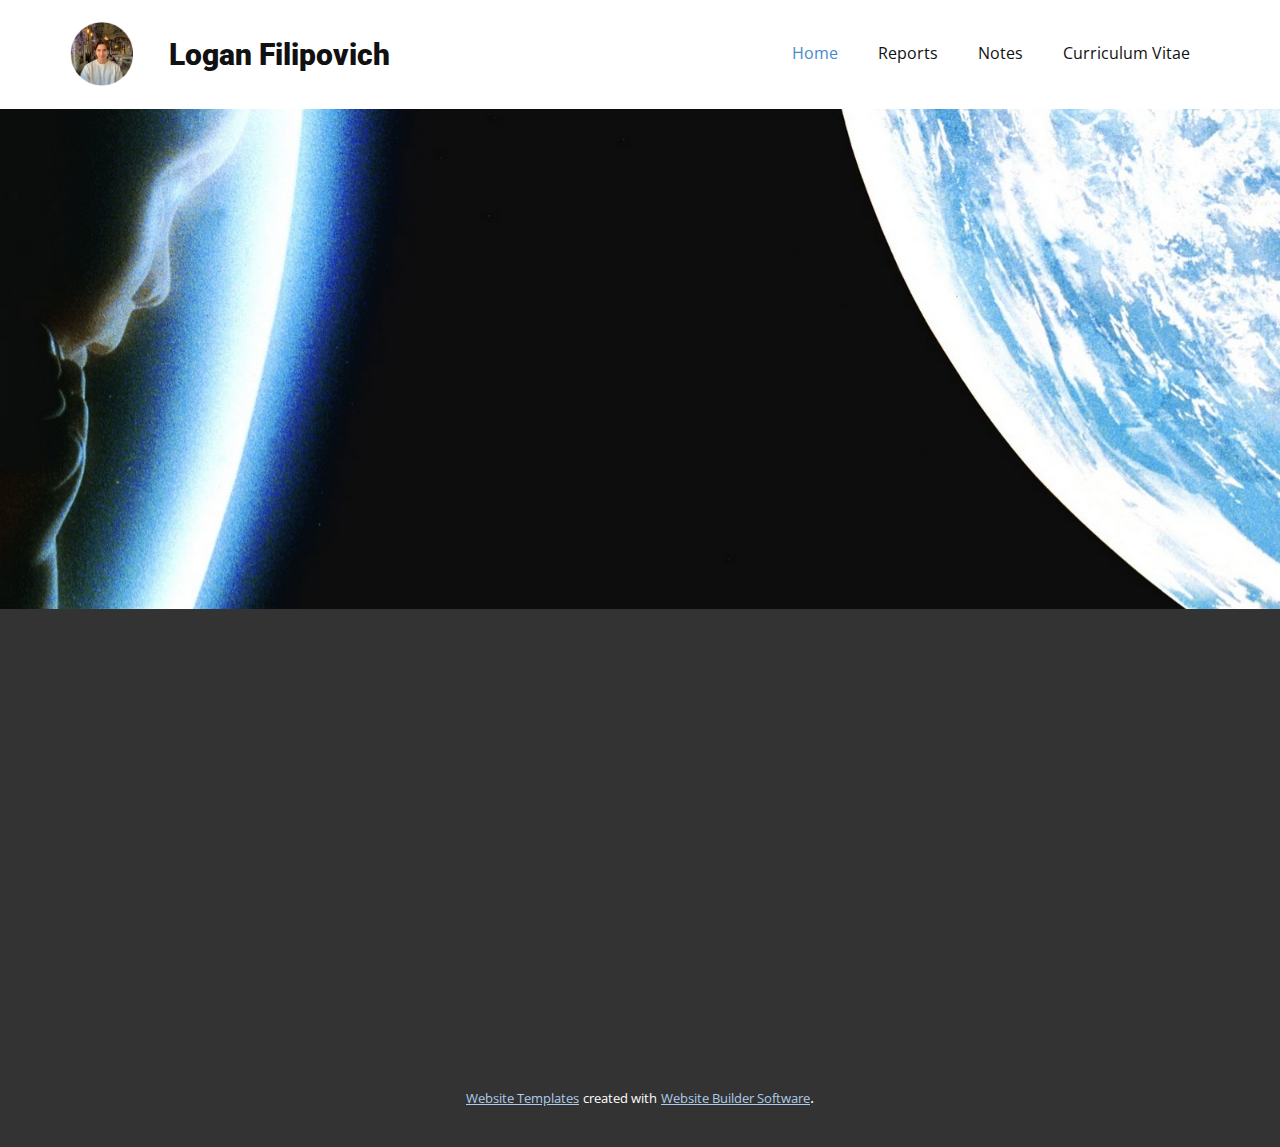
==== index.html @ aa675ddc "yes" ====
<!DOCTYPE html>
<html style="font-size: 16px;">
  <head>
    <meta name="viewport" content="width=device-width, initial-scale=1.0">
    <meta charset="utf-8">
    <meta name="keywords" content="Logan Filipovich">
    <meta name="description" content="">
    <meta name="page_type" content="np-template-header-footer-from-plugin">
    <title>Home</title>
    <link rel="stylesheet" href="nicepage.css" media="screen">
<link rel="stylesheet" href="Home.css" media="screen">
    <script class="u-script" type="text/javascript" src="jquery.js" defer=""></script>
    <script class="u-script" type="text/javascript" src="nicepage.js" defer=""></script>
    <meta name="generator" content="Nicepage 3.2.5, nicepage.com">
    <link id="u-theme-google-font" rel="stylesheet" href="https://fonts.googleapis.com/css?family=Roboto:100,100i,300,300i,400,400i,500,500i,700,700i,900,900i|Open+Sans:300,300i,400,400i,600,600i,700,700i,800,800i">
    
    
    <script type="application/ld+json">{
		"@context": "http://schema.org",
		"@type": "Organization",
		"name": "",
		"url": "index.html",
		"logo": "images/profile.png"
}</script>
    <meta property="og:title" content="Home">
    <meta property="og:type" content="website">
    <meta name="theme-color" content="#478ac9">
    <link rel="canonical" href="index.html">
    <meta property="og:url" content="index.html">
  </head>
  <body data-home-page="Home.html" data-home-page-title="Home" class="u-body"><header class="u-clearfix u-header u-white u-header" id="sec-d184"><div class="u-clearfix u-sheet u-sheet-1">
        <a href="Home.html" data-page-id="3068729367" class="u-image u-logo u-image-1" title="Home">
          <img src="images/profile.png" class="u-logo-image u-logo-image-1" data-image-width="64">
        </a>
        <nav class="u-menu u-menu-dropdown u-offcanvas u-menu-1">
          <div class="menu-collapse" style="font-size: 1rem; letter-spacing: 0px;">
            <a class="u-button-style u-custom-left-right-menu-spacing u-custom-padding-bottom u-custom-top-bottom-menu-spacing u-nav-link u-text-active-palette-1-base u-text-hover-palette-2-base" href="#">
              <svg><use xmlns:xlink="http://www.w3.org/1999/xlink" xlink:href="#menu-hamburger"></use></svg>
              <svg version="1.1" xmlns="http://www.w3.org/2000/svg" xmlns:xlink="http://www.w3.org/1999/xlink"><defs><symbol id="menu-hamburger" viewBox="0 0 16 16" style="width: 16px; height: 16px;"><rect y="1" width="16" height="2"></rect><rect y="7" width="16" height="2"></rect><rect y="13" width="16" height="2"></rect>
</symbol>
</defs></svg>
            </a>
          </div>
          <div class="u-custom-menu u-nav-container">
            <ul class="u-nav u-unstyled u-nav-1"><li class="u-nav-item"><a class="u-button-style u-nav-link u-text-active-palette-1-base u-text-hover-palette-2-base" href="Home.html" style="padding: 10px 20px;">Home</a>
</li><li class="u-nav-item"><a class="u-button-style u-nav-link u-text-active-palette-1-base u-text-hover-palette-2-base" href="Reports.html" style="padding: 10px 20px;">Reports</a>
</li><li class="u-nav-item"><a class="u-button-style u-nav-link u-text-active-palette-1-base u-text-hover-palette-2-base" href="Notes.html" style="padding: 10px 20px;">Notes</a>
</li><li class="u-nav-item"><a class="u-button-style u-nav-link u-text-active-palette-1-base u-text-hover-palette-2-base" href="Curriculum-Vitae.html" style="padding: 10px 20px;">Curriculum Vitae</a>
</li></ul>
          </div>
          <div class="u-custom-menu u-nav-container-collapse">
            <div class="u-black u-container-style u-inner-container-layout u-opacity u-opacity-95 u-sidenav">
              <div class="u-sidenav-overflow">
                <div class="u-menu-close"></div>
                <ul class="u-align-center u-nav u-popupmenu-items u-unstyled u-nav-2"><li class="u-nav-item"><a class="u-button-style u-nav-link" href="Home.html" style="padding: 10px 20px;">Home</a>
</li><li class="u-nav-item"><a class="u-button-style u-nav-link" href="Reports.html" style="padding: 10px 20px;">Reports</a>
</li><li class="u-nav-item"><a class="u-button-style u-nav-link" href="Notes.html" style="padding: 10px 20px;">Notes</a>
</li><li class="u-nav-item"><a class="u-button-style u-nav-link" href="Curriculum-Vitae.html" style="padding: 10px 20px;">Curriculum Vitae</a>
</li></ul>
              </div>
            </div>
            <div class="u-black u-menu-overlay u-opacity u-opacity-70"></div>
          </div>
        </nav>
        <h1 class="u-text u-text-1">Logan Filipovich</h1>
      </div></header>
    <section class="u-clearfix u-image u-section-1" id="sec-0420" data-image-width="1920" data-image-height="1080"></section>
    
    
    <footer class="u-align-left u-clearfix u-footer u-grey-80 u-footer" id="sec-4b08"><div class="u-clearfix u-sheet u-sheet-1"></div></footer>
    <section class="u-backlink u-clearfix u-grey-80">
      <a class="u-link" href="https://nicepage.com/website-templates" target="_blank">
        <span>Website Templates</span>
      </a>
      <p class="u-text">
        <span>created with</span>
      </p>
      <a class="u-link" href="https://nicepage.com/" target="_blank">
        <span>Website Builder Software</span>
      </a>. 
    </section>
  </body>
</html>
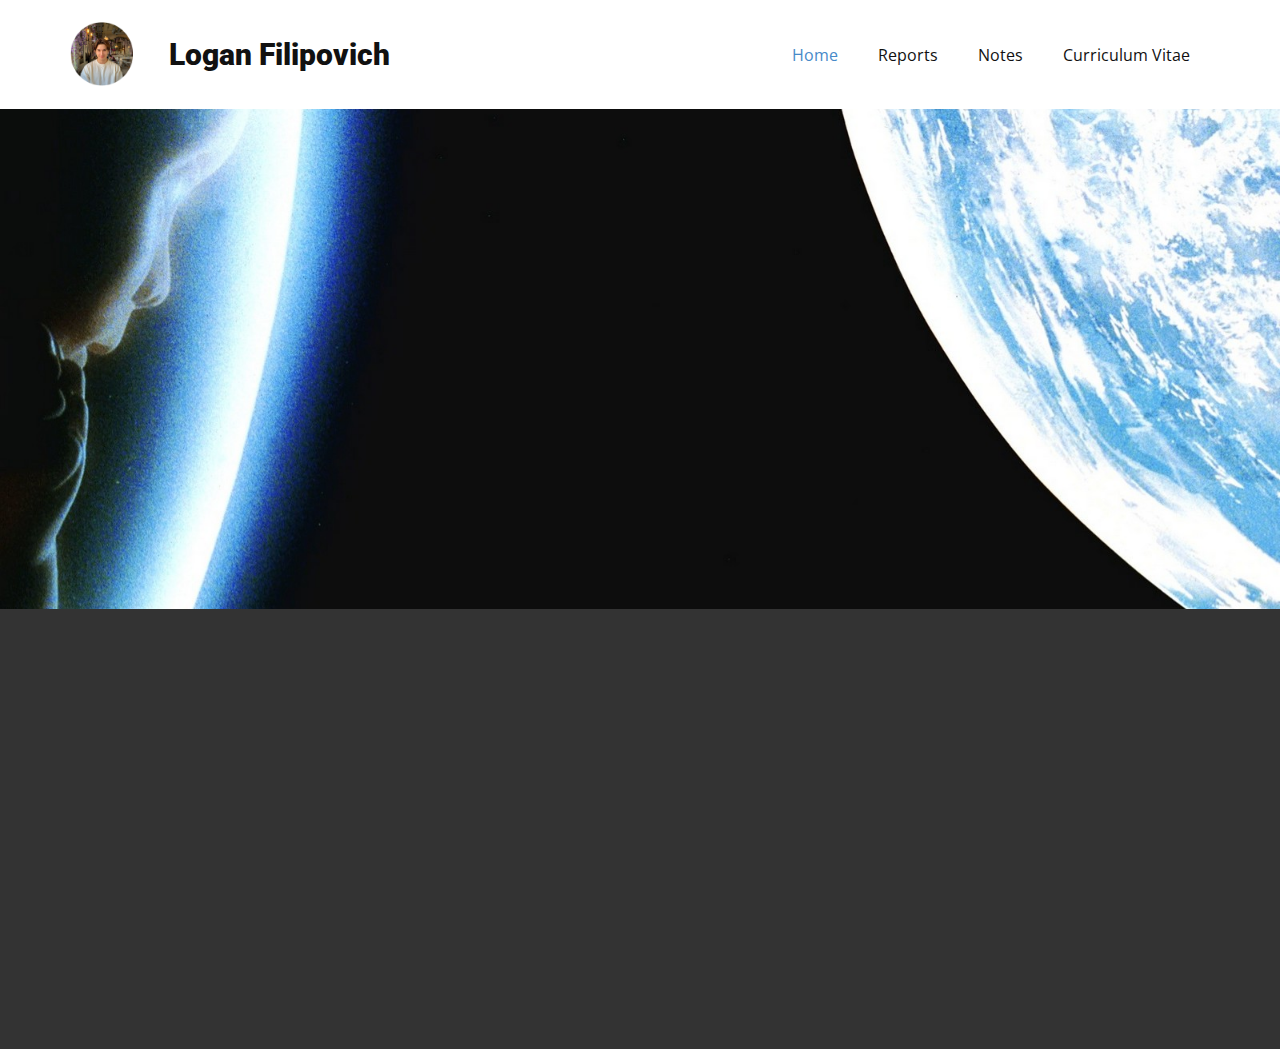
==== commit a9f588fd: "c" ====
--- a/index.html
+++ b/index.html
@@ -18,7 +18,7 @@
     <script type="application/ld+json">{
 		"@context": "http://schema.org",
 		"@type": "Organization",
-		"name": "",
+		"name": "Site1",
 		"url": "index.html",
 		"logo": "images/profile.png"
 }</script>
@@ -28,10 +28,11 @@
     <link rel="canonical" href="index.html">
     <meta property="og:url" content="index.html">
   </head>
-  <body data-home-page="Home.html" data-home-page-title="Home" class="u-body"><header class="u-clearfix u-header u-white u-header" id="sec-d184"><div class="u-clearfix u-sheet u-sheet-1">
+  <body data-home-page="Home.html" data-home-page-title="Home" class="u-body"><header class="u-clearfix u-header u-sticky u-white u-header" id="sec-d184"><div class="u-clearfix u-sheet u-sheet-1">
         <a href="Home.html" data-page-id="3068729367" class="u-image u-logo u-image-1" title="Home">
           <img src="images/profile.png" class="u-logo-image u-logo-image-1" data-image-width="64">
         </a>
+        <h1 class="u-text u-text-1">&nbsp; &nbsp; &nbsp;Logan Filipovich</h1>
         <nav class="u-menu u-menu-dropdown u-offcanvas u-menu-1">
           <div class="menu-collapse" style="font-size: 1rem; letter-spacing: 0px;">
             <a class="u-button-style u-custom-left-right-menu-spacing u-custom-padding-bottom u-custom-top-bottom-menu-spacing u-nav-link u-text-active-palette-1-base u-text-hover-palette-2-base" href="#">
@@ -62,22 +63,10 @@
             <div class="u-black u-menu-overlay u-opacity u-opacity-70"></div>
           </div>
         </nav>
-        <h1 class="u-text u-text-1">Logan Filipovich</h1>
       </div></header>
     <section class="u-clearfix u-image u-section-1" id="sec-0420" data-image-width="1920" data-image-height="1080"></section>
     
     
     <footer class="u-align-left u-clearfix u-footer u-grey-80 u-footer" id="sec-4b08"><div class="u-clearfix u-sheet u-sheet-1"></div></footer>
-    <section class="u-backlink u-clearfix u-grey-80">
-      <a class="u-link" href="https://nicepage.com/website-templates" target="_blank">
-        <span>Website Templates</span>
-      </a>
-      <p class="u-text">
-        <span>created with</span>
-      </p>
-      <a class="u-link" href="https://nicepage.com/" target="_blank">
-        <span>Website Builder Software</span>
-      </a>. 
-    </section>
   </body>
 </html>--- a/nicepage.css
+++ b/nicepage.css
@@ -31198,7 +31198,7 @@
 }
 
 .u-header .u-sheet-1 {
-  min-height: 108px;
+  min-height: 109px;
 }
 
 .u-header .u-image-1 {
@@ -31210,8 +31210,14 @@
   max-height: 64px;
 }
 
+.u-header .u-text-1 {
+  font-weight: 900;
+  font-size: 1.875rem;
+  margin: -48px 810px 0 64px;
+}
+
 .u-header .u-menu-1 {
-  margin: -51px 0 0 auto;
+  margin: -34px 0 36px auto;
 }
 
 .u-header .u-nav-1 {
@@ -31221,12 +31227,6 @@
 
 .u-header .u-nav-2 {
   font-size: 1.25rem;
-}
-
-.u-header .u-text-1 {
-  font-weight: 900;
-  font-size: 1.875rem;
-  margin: -33px 0 38px 99px;
 }
 @media (max-width: 1199px) {
   .u-header .u-image-1 {
@@ -31234,22 +31234,37 @@
     height: 32px;
   }
 
+  .u-header .u-text-1 {
+    margin-top: -48px;
+    margin-left: 0;
+    margin-right: 674px;
+  }
+
   .u-header .u-menu-1 {
     width: auto;
-  }
-
+    margin-top: -36px;
+    margin-bottom: 38px;
+  }
+}
+@media (max-width: 991px) {
   .u-header .u-text-1 {
-    margin-top: -33px;
-    margin-left: 0;
-  }
-}
-
+    margin-right: 454px;
+  }
+}
 @media (max-width: 767px) {
   .u-header .u-image-1 {
     width: auto;
   }
-}
-
+
+  .u-header .u-text-1 {
+    margin-right: 274px;
+  }
+}
+@media (max-width: 575px) {
+  .u-header .u-text-1 {
+    margin-right: 74px;
+  }
+}
 .u-footer {
   background-image: none;
 }
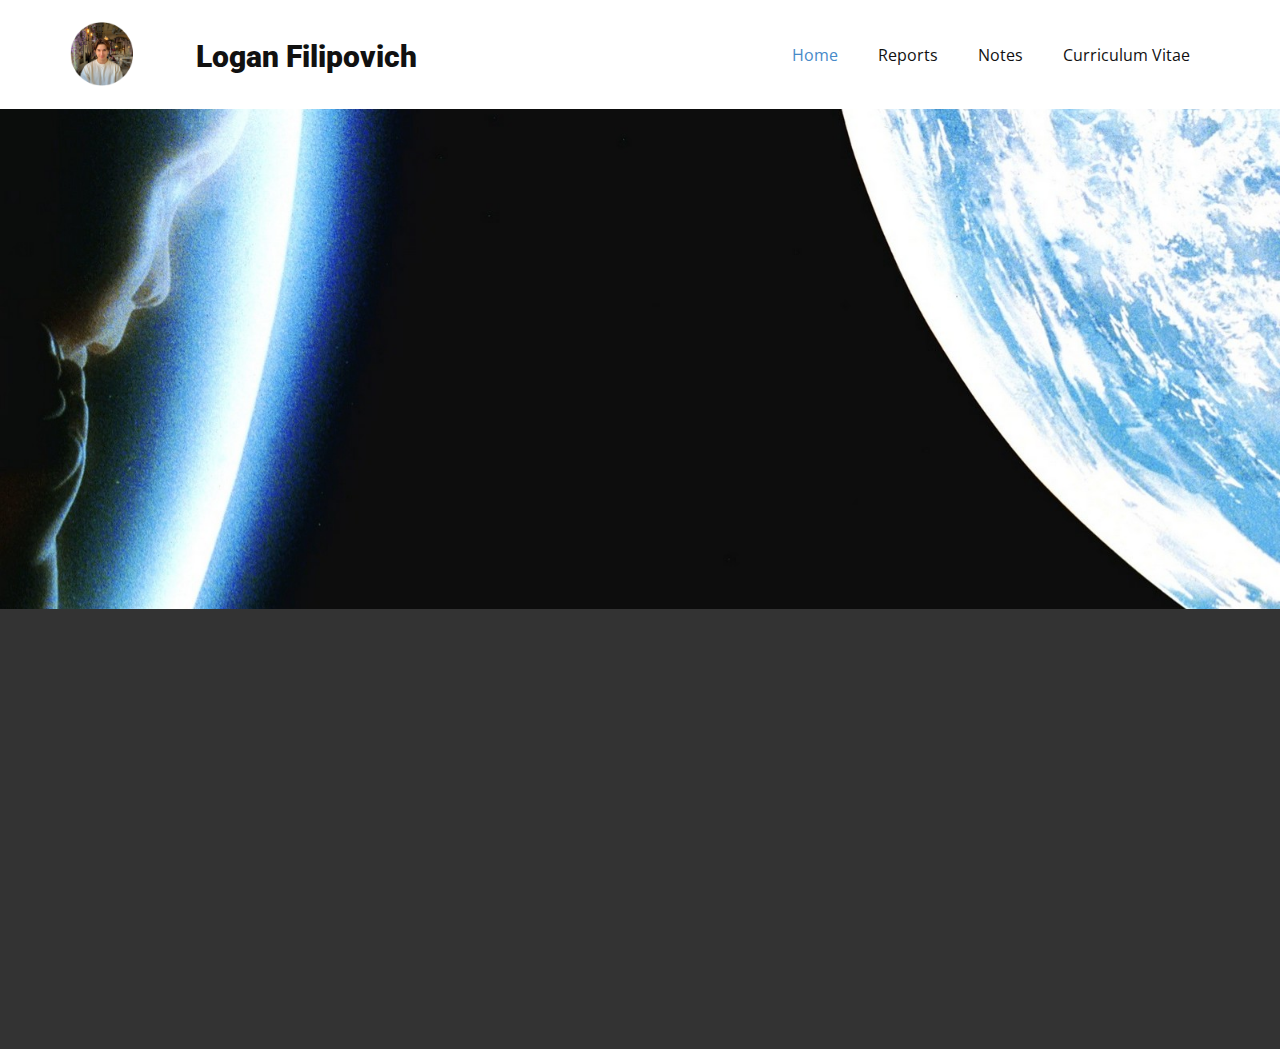
==== commit 690dfd1c: "hey" ====
--- a/index.html
+++ b/index.html
@@ -32,7 +32,7 @@
         <a href="Home.html" data-page-id="3068729367" class="u-image u-logo u-image-1" title="Home">
           <img src="images/profile.png" class="u-logo-image u-logo-image-1" data-image-width="64">
         </a>
-        <h1 class="u-text u-text-1">&nbsp; &nbsp; &nbsp;Logan Filipovich</h1>
+        <h1 class="u-text u-text-1">Logan Filipovich</h1>
         <nav class="u-menu u-menu-dropdown u-offcanvas u-menu-1">
           <div class="menu-collapse" style="font-size: 1rem; letter-spacing: 0px;">
             <a class="u-button-style u-custom-left-right-menu-spacing u-custom-padding-bottom u-custom-top-bottom-menu-spacing u-nav-link u-text-active-palette-1-base u-text-hover-palette-2-base" href="#">
--- a/nicepage.css
+++ b/nicepage.css
@@ -31213,11 +31213,11 @@
 .u-header .u-text-1 {
   font-weight: 900;
   font-size: 1.875rem;
-  margin: -48px 810px 0 64px;
+  margin: -46px 785px 0 126px;
 }
 
 .u-header .u-menu-1 {
-  margin: -34px 0 36px auto;
+  margin: -36px 0 36px auto;
 }
 
 .u-header .u-nav-1 {
@@ -31229,15 +31229,20 @@
   font-size: 1.25rem;
 }
 @media (max-width: 1199px) {
+  .u-header .u-sheet-1 {
+    min-height: 111px;
+  }
+
   .u-header .u-image-1 {
     width: 64px;
     height: 32px;
   }
 
   .u-header .u-text-1 {
-    margin-top: -48px;
-    margin-left: 0;
-    margin-right: 674px;
+    width: auto;
+    margin-top: -46px;
+    margin-right: 625px;
+    margin-left: 86px;
   }
 
   .u-header .u-menu-1 {
@@ -31248,7 +31253,14 @@
 }
 @media (max-width: 991px) {
   .u-header .u-text-1 {
-    margin-right: 454px;
+    margin-top: -48px;
+    margin-right: 390px;
+    margin-left: 101px;
+  }
+
+  .u-header .u-menu-1 {
+    margin-top: -33px;
+    margin-bottom: 42px;
   }
 }
 @media (max-width: 767px) {
@@ -31257,12 +31269,24 @@
   }
 
   .u-header .u-text-1 {
-    margin-right: 274px;
+    margin-right: 222px;
+    margin-left: 89px;
+  }
+
+  .u-header .u-menu-1 {
+    margin-top: -35px;
+    margin-bottom: 44px;
   }
 }
 @media (max-width: 575px) {
   .u-header .u-text-1 {
-    margin-right: 74px;
+    margin-right: 36px;
+    margin-left: 75px;
+  }
+
+  .u-header .u-menu-1 {
+    margin-top: -33px;
+    margin-bottom: 40px;
   }
 }
 .u-footer {
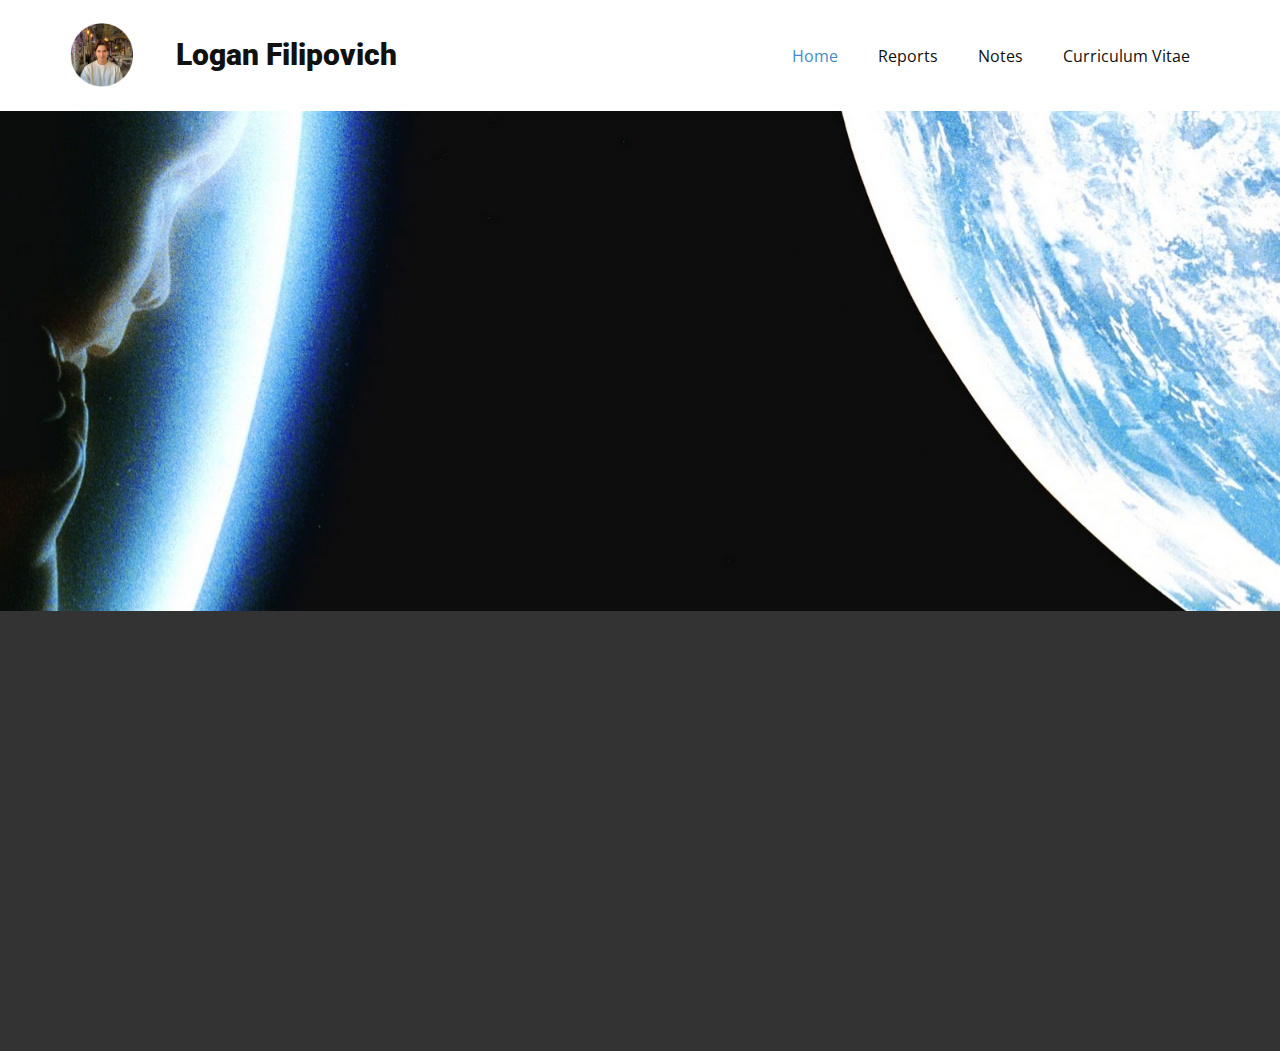
==== commit 3d460fe0: "y" ====
--- a/index.html
+++ b/index.html
@@ -28,11 +28,10 @@
     <link rel="canonical" href="index.html">
     <meta property="og:url" content="index.html">
   </head>
-  <body data-home-page="Home.html" data-home-page-title="Home" class="u-body"><header class="u-clearfix u-header u-sticky u-white u-header" id="sec-d184"><div class="u-clearfix u-sheet u-sheet-1">
+  <body data-home-page="Home.html" data-home-page-title="Home" class="u-body"><header class="u-clearfix u-header u-sticky u-white u-header" id="sec-d184"><div class="u-clearfix u-sheet u-valign-middle u-sheet-1">
         <a href="Home.html" data-page-id="3068729367" class="u-image u-logo u-image-1" title="Home">
           <img src="images/profile.png" class="u-logo-image u-logo-image-1" data-image-width="64">
         </a>
-        <h1 class="u-text u-text-1">Logan Filipovich</h1>
         <nav class="u-menu u-menu-dropdown u-offcanvas u-menu-1">
           <div class="menu-collapse" style="font-size: 1rem; letter-spacing: 0px;">
             <a class="u-button-style u-custom-left-right-menu-spacing u-custom-padding-bottom u-custom-top-bottom-menu-spacing u-nav-link u-text-active-palette-1-base u-text-hover-palette-2-base" href="#">
@@ -63,6 +62,7 @@
             <div class="u-black u-menu-overlay u-opacity u-opacity-70"></div>
           </div>
         </nav>
+        <h1 class="u-align-center u-text u-text-1">Logan Filipovich</h1>
       </div></header>
     <section class="u-clearfix u-image u-section-1" id="sec-0420" data-image-width="1920" data-image-height="1080"></section>
     
--- a/nicepage.css
+++ b/nicepage.css
@@ -31198,11 +31198,11 @@
 }
 
 .u-header .u-sheet-1 {
-  min-height: 109px;
+  min-height: 110px;
 }
 
 .u-header .u-image-1 {
-  margin: 22px auto 0 0;
+  margin: 23px auto 0 0;
 }
 
 .u-header .u-logo-image-1 {
@@ -31210,84 +31210,74 @@
   max-height: 64px;
 }
 
+.u-header .u-menu-1 {
+  margin: -49px 0 0 auto;
+}
+
+.u-header .u-nav-1 {
+  font-size: 1rem;
+  letter-spacing: 0px;
+}
+
+.u-header .u-nav-2 {
+  font-size: 1.25rem;
+}
+
 .u-header .u-text-1 {
   font-weight: 900;
   font-size: 1.875rem;
-  margin: -46px 785px 0 126px;
-}
-
-.u-header .u-menu-1 {
-  margin: -36px 0 36px auto;
-}
-
-.u-header .u-nav-1 {
-  font-size: 1rem;
-  letter-spacing: 0px;
-}
-
-.u-header .u-nav-2 {
-  font-size: 1.25rem;
+  margin: -36px 809px 40px 101px;
 }
 @media (max-width: 1199px) {
   .u-header .u-sheet-1 {
-    min-height: 111px;
+    min-height: 102px;
   }
 
   .u-header .u-image-1 {
-    width: 64px;
-    height: 32px;
+    width: auto;
+  }
+
+  .u-header .u-menu-1 {
+    width: auto;
+    margin-top: -49px;
   }
 
   .u-header .u-text-1 {
     width: auto;
-    margin-top: -46px;
-    margin-right: 625px;
-    margin-left: 86px;
-  }
-
-  .u-header .u-menu-1 {
-    width: auto;
     margin-top: -36px;
-    margin-bottom: 38px;
+    margin-right: 618px;
+    margin-left: 91px;
   }
 }
 @media (max-width: 991px) {
+  .u-header .u-sheet-1 {
+    min-height: 115px;
+  }
+
+  .u-header .u-image-1 {
+    height: 32px;
+  }
+
   .u-header .u-text-1 {
-    margin-top: -48px;
     margin-right: 390px;
     margin-left: 101px;
   }
-
-  .u-header .u-menu-1 {
-    margin-top: -33px;
-    margin-bottom: 42px;
-  }
 }
 @media (max-width: 767px) {
-  .u-header .u-image-1 {
-    width: auto;
-  }
-
   .u-header .u-text-1 {
     margin-right: 222px;
     margin-left: 89px;
   }
-
-  .u-header .u-menu-1 {
-    margin-top: -35px;
-    margin-bottom: 44px;
-  }
 }
 @media (max-width: 575px) {
+  .u-header .u-sheet-1 {
+    min-height: 113px;
+  }
+
   .u-header .u-text-1 {
     margin-right: 36px;
     margin-left: 75px;
   }
-
-  .u-header .u-menu-1 {
-    margin-top: -33px;
-    margin-bottom: 40px;
-  }
 }
 .u-footer {
   background-image: none;
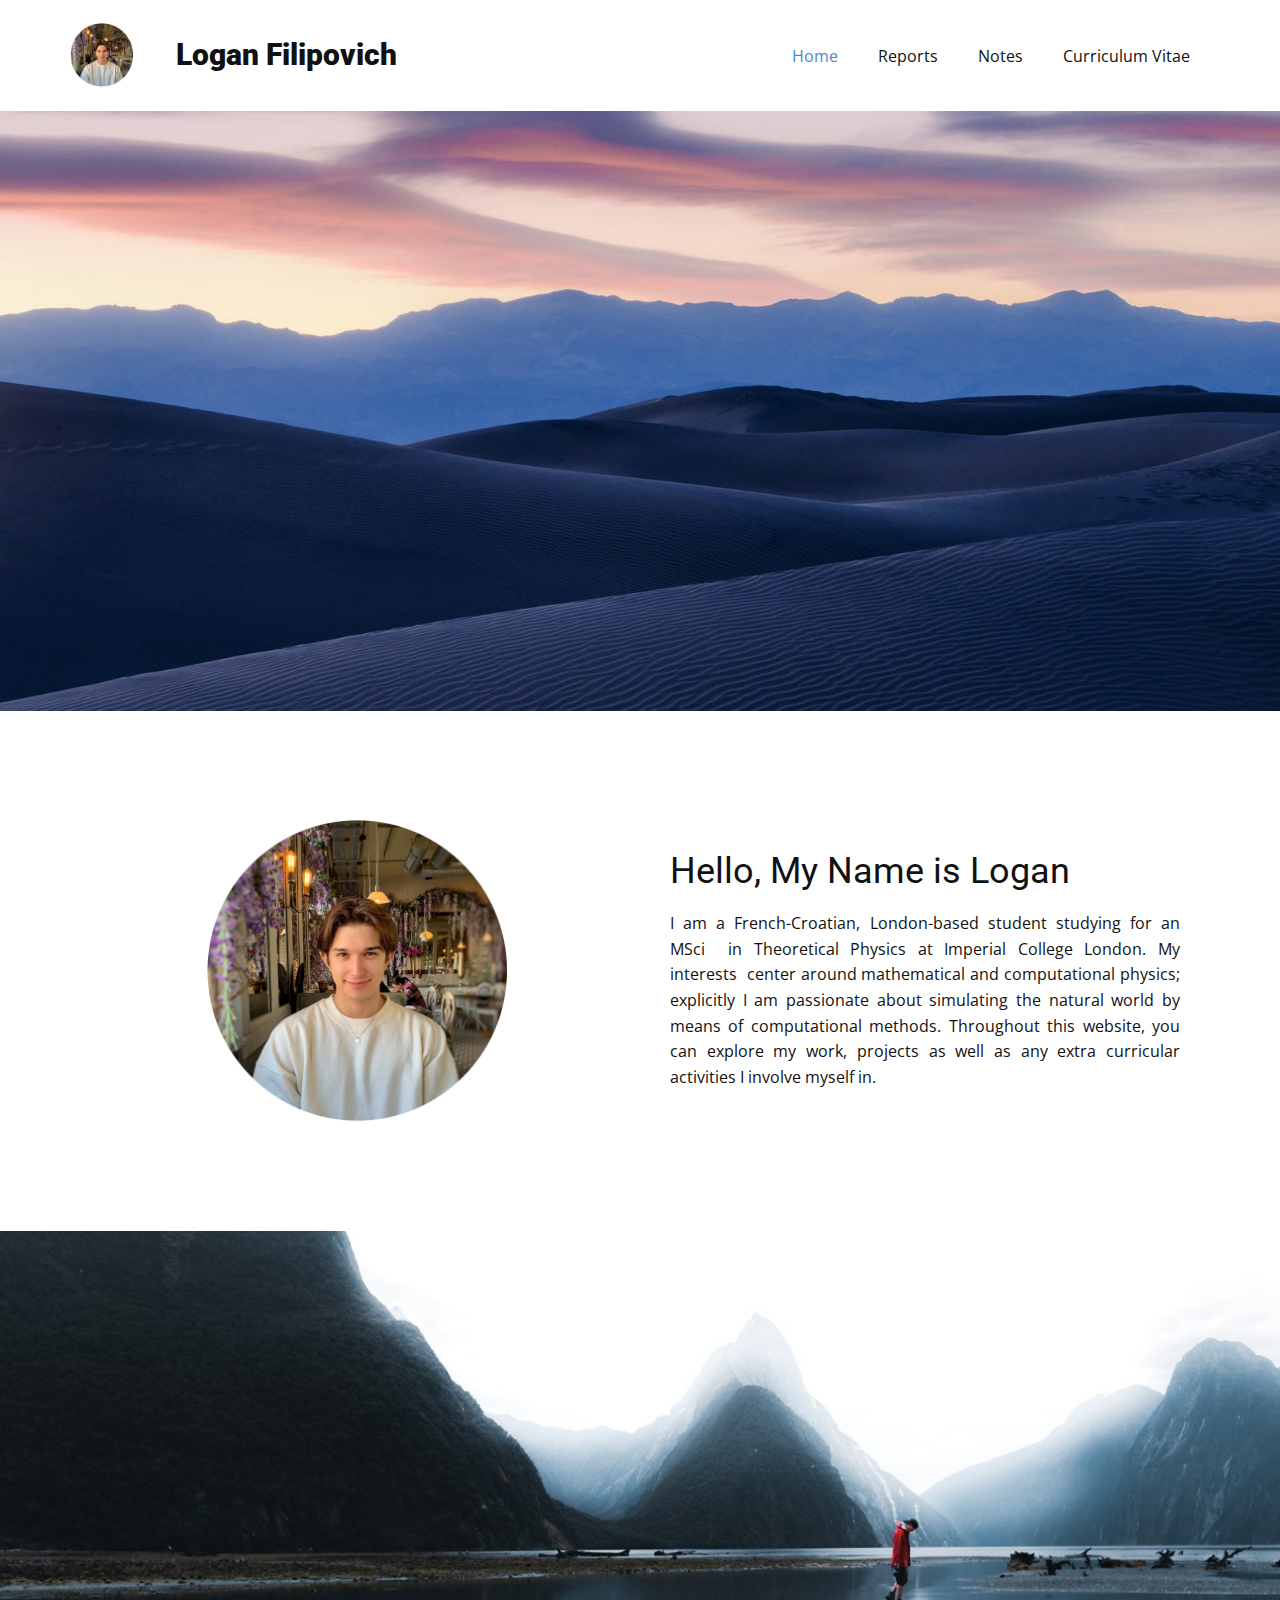
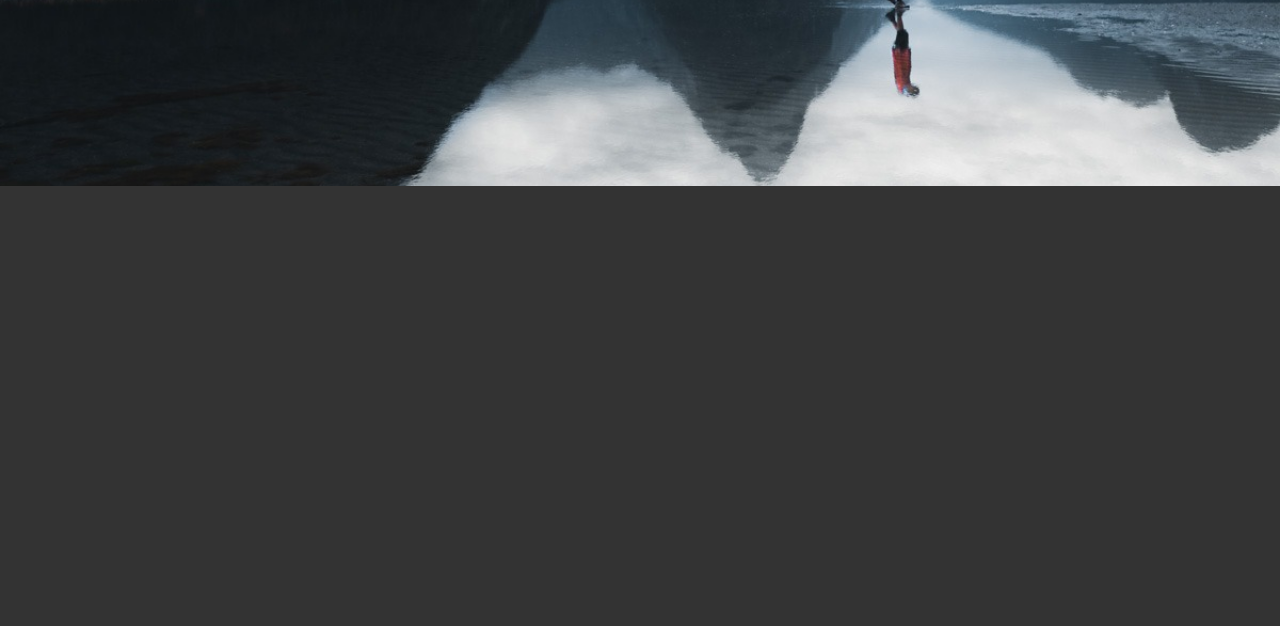
==== commit 09e6799e: "jk" ====
--- a/index.html
+++ b/index.html
@@ -1,5 +1,5 @@
 <!DOCTYPE html>
-<html style="font-size: 16px;">
+<html style="font-size: 16px;" lang="en">
   <head>
     <meta name="viewport" content="width=device-width, initial-scale=1.0">
     <meta charset="utf-8">
@@ -13,6 +13,8 @@
     <script class="u-script" type="text/javascript" src="nicepage.js" defer=""></script>
     <meta name="generator" content="Nicepage 3.2.5, nicepage.com">
     <link id="u-theme-google-font" rel="stylesheet" href="https://fonts.googleapis.com/css?family=Roboto:100,100i,300,300i,400,400i,500,500i,700,700i,900,900i|Open+Sans:300,300i,400,400i,600,600i,700,700i,800,800i">
+    
+    
     
     
     <script type="application/ld+json">{
@@ -64,7 +66,33 @@
         </nav>
         <h1 class="u-align-center u-text u-text-1">Logan Filipovich</h1>
       </div></header>
-    <section class="u-clearfix u-image u-section-1" id="sec-0420" data-image-width="1920" data-image-height="1080"></section>
+    <section class="u-clearfix u-section-1" id="sec-361f">
+      <img src="images/What-is-landscape-photography1.jpg" alt="" class="u-expanded-width u-image u-image-default u-image-1" data-image-width="2048" data-image-height="1365">
+    </section>
+    <section class="u-clearfix u-section-2" id="sec-6161">
+      <div class="u-clearfix u-sheet u-sheet-1">
+        <div class="u-clearfix u-expanded-width u-layout-wrap u-layout-wrap-1">
+          <div class="u-layout">
+            <div class="u-layout-row">
+              <div class="u-container-style u-layout-cell u-size-30 u-layout-cell-1">
+                <div class="u-container-layout u-valign-middle u-container-layout-1">
+                  <img src="images/profile.png" alt="" class="u-align-center u-image u-image-default u-image-1" data-image-width="1224" data-image-height="1239">
+                </div>
+              </div>
+              <div class="u-container-style u-layout-cell u-size-30 u-layout-cell-2">
+                <div class="u-container-layout u-valign-middle u-container-layout-2">
+                  <h2 class="u-align-left u-text u-text-default u-text-1">Hello, My Name is Logan&nbsp;</h2>
+                  <p class="u-align-justify u-text u-text-default u-text-2">I am a French-Croatian, London-based student studying for an MSci&nbsp; in Theoretical Physics at Imperial College London. My interests&nbsp; center around mathematical and computational physics; explicitly I am passionate about simulating the natural world by means of computational methods. Throughout this website, you can explore my work, projects as well as any extra curricular activities I involve myself in.</p>
+                </div>
+              </div>
+            </div>
+          </div>
+        </div>
+      </div>
+    </section>
+    <section class="u-clearfix u-section-3" id="sec-e337">
+      <img src="images/Subject-Isolation-The-art-of-negative-space-and-minimalism-in-photography-Pat-Kay-Away.jpg" alt="" class="u-expanded-width u-image u-image-default u-image-1" data-image-width="1200" data-image-height="800">
+    </section>
     
     
     <footer class="u-align-left u-clearfix u-footer u-grey-80 u-footer" id="sec-4b08"><div class="u-clearfix u-sheet u-sheet-1"></div></footer>
--- a/nicepage.css
+++ b/nicepage.css
@@ -31259,13 +31259,15 @@
   }
 
   .u-header .u-text-1 {
-    margin-right: 390px;
-    margin-left: 101px;
+    margin-top: 20px;
+    margin-right: 0;
+    margin-left: auto;
   }
 }
 @media (max-width: 767px) {
   .u-header .u-text-1 {
     margin-right: 222px;
+    margin-bottom: 60px;
     margin-left: 89px;
   }
 }
--- a/Home.css
+++ b/Home.css
@@ -1,28 +1,118 @@
 .u-section-1 {
   min-height: 500px;
-  background-image: url("images/2001-A-Space-Odyssey.jpg");
+}
+
+.u-section-1 .u-image-1 {
+  height: 600px;
+  margin-top: 0;
+  margin-bottom: 0;
+}.u-section-2 .u-sheet-1 {
+  min-height: 500px;
+}
+
+.u-section-2 .u-layout-wrap-1 {
+  margin-top: 60px;
+  margin-bottom: 60px;
+  position: relative;
+}
+
+.u-section-2 .u-layout-cell-1 {
+  min-height: 400px;
+}
+
+.u-section-2 .u-container-layout-1 {
+  padding: 30px;
+}
+
+.u-section-2 .u-image-1 {
+  width: 303px;
+  height: 303px;
+  margin: -2px auto;
+}
+
+.u-section-2 .u-layout-cell-2 {
+  min-height: 400px;
+}
+
+.u-section-2 .u-container-layout-2 {
+  padding: 30px;
+}
+
+.u-section-2 .u-text-1 {
+  margin: 0 auto 0 0;
+}
+
+.u-section-2 .u-text-2 {
+  margin: 20px auto 0 0;
 }
 
 @media (max-width: 1199px) {
-  .u-section-1 {
-    min-height: 412px;
+  .u-section-2 .u-sheet-1 {
+    min-height: 430px;
+  }
+
+  .u-section-2 .u-layout-cell-1 {
+    min-height: 330px;
+  }
+
+  .u-section-2 .u-layout-cell-2 {
+    min-height: 330px;
   }
 }
 
 @media (max-width: 991px) {
-  .u-section-1 {
-    min-height: 316px;
+  .u-section-2 .u-sheet-1 {
+    min-height: 353px;
+  }
+
+  .u-section-2 .u-layout-cell-1 {
+    min-height: 253px;
+  }
+
+  .u-section-2 .u-image-1 {
+    width: 300px;
+    height: 300px;
+  }
+
+  .u-section-2 .u-layout-cell-2 {
+    min-height: 100px;
   }
 }
 
 @media (max-width: 767px) {
-  .u-section-1 {
-    min-height: 237px;
+  .u-section-2 .u-sheet-1 {
+    min-height: 860px;
+  }
+
+  .u-section-2 .u-layout-cell-1 {
+    min-height: 380px;
+  }
+
+  .u-section-2 .u-container-layout-1 {
+    padding-left: 10px;
+    padding-right: 10px;
+  }
+
+  .u-section-2 .u-container-layout-2 {
+    padding-left: 10px;
+    padding-right: 10px;
   }
 }
 
 @media (max-width: 575px) {
-  .u-section-1 {
-    min-height: 149px;
+  .u-section-2 .u-sheet-1 {
+    min-height: 578px;
   }
+
+  .u-section-2 .u-layout-cell-1 {
+    min-height: 239px;
+  }
+}.u-section-3 {
+  min-height: 500px;
+}
+
+.u-section-3 .u-image-1 {
+  height: 555px;
+  margin-top: 0;
+  margin-bottom: 0;
 }